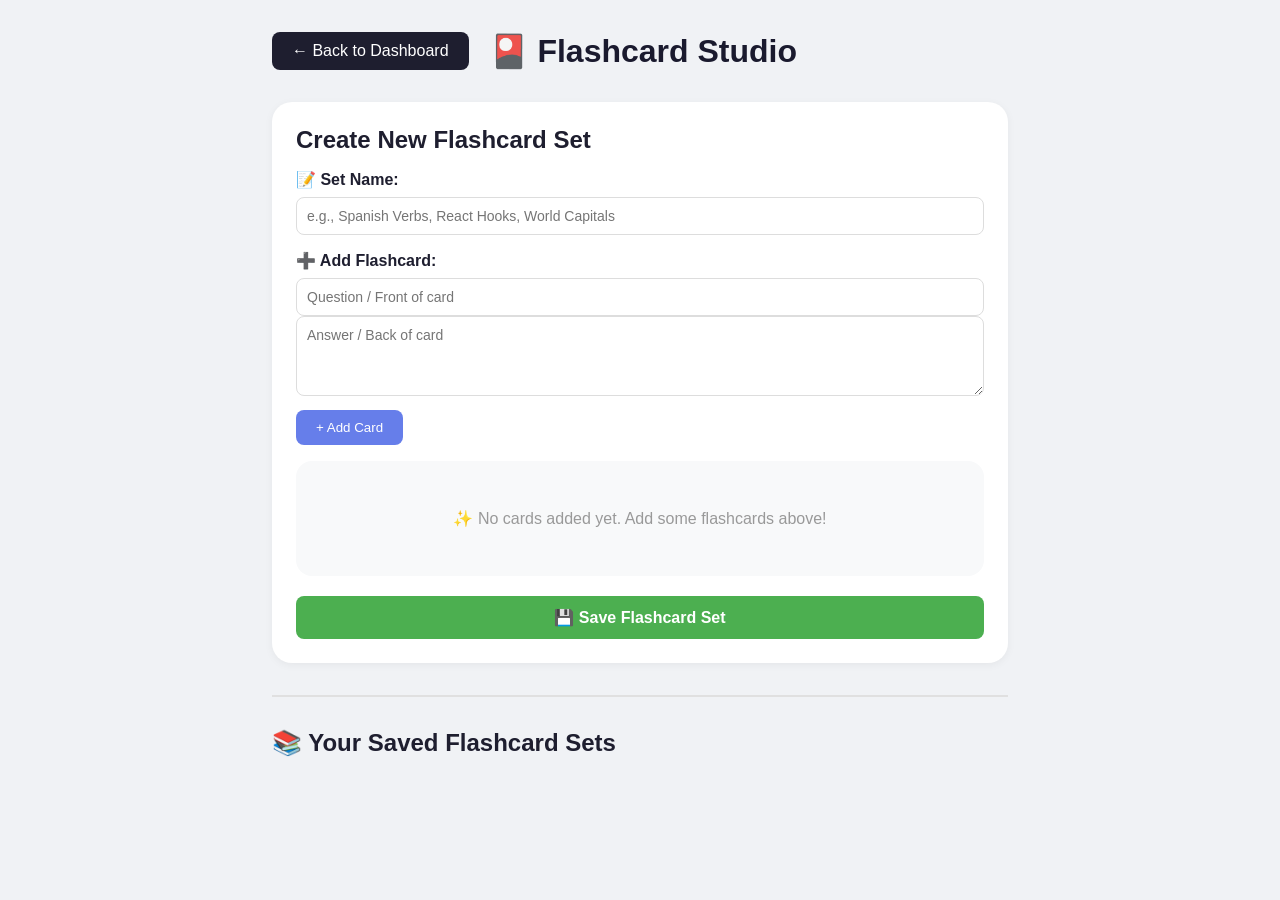
==== studio.html @ 515d5dd2 "update" ====
<!DOCTYPE html>
<html lang="en">
<head>
    <meta charset="UTF-8">
    <meta name="viewport" content="width=device-width, initial-scale=1.0">
    <title>Flashcard Sanctuary - Studio</title>
    <link rel="stylesheet" href="style.css">
    <style>
        /* Studio-specific styles */
        .studio-container {
            max-width: 800px;
            margin: 0 auto;
            padding: 2rem;
        }

        .page-header {
            display: flex;
            align-items: center;
            gap: 20px;
            margin-bottom: 2rem;
            flex-wrap: wrap;
        }

        .back-btn {
            background: #1e1e2f;
            color: white;
            padding: 10px 20px;
            border-radius: 8px;
            text-decoration: none;
            display: inline-block;
        }

        .back-btn:hover {
            background: #2d2d44;
        }

        .create-set-card {
            background: white;
            border-radius: 20px;
            padding: 1.5rem;
            margin-bottom: 2rem;
            box-shadow: 0 2px 8px rgba(0,0,0,0.05);
        }

        .form-group {
            margin-bottom: 1rem;
        }

        .form-group label {
            display: block;
            margin-bottom: 0.5rem;
            font-weight: bold;
            color: #1e1e2f;
        }

        .form-group input,
        .form-group textarea {
            width: 100%;
            padding: 10px;
            border: 1px solid #ddd;
            border-radius: 8px;
            font-family: inherit;
            font-size: 14px;
        }

        .form-group textarea {
            resize: vertical;
            min-height: 80px;
        }

        .add-card-btn {
            background: #667eea;
            color: white;
            border: none;
            padding: 10px 20px;
            border-radius: 8px;
            cursor: pointer;
            margin-right: 10px;
            margin-top: 10px;
        }

        .add-card-btn:hover {
            background: #5a67d8;
        }

        .save-set-btn {
            background: #4caf50;
            color: white;
            border: none;
            padding: 12px 24px;
            border-radius: 8px;
            cursor: pointer;
            font-size: 16px;
            font-weight: bold;
            margin-top: 20px;
            width: 100%;
        }

        .save-set-btn:hover {
            background: #45a049;
        }

        .cards-preview {
            background: #f8f9fa;
            border-radius: 16px;
            padding: 1rem;
            margin-top: 1rem;
            max-height: 300px;
            overflow-y: auto;
        }

        .card-item {
            background: white;
            border-radius: 12px;
            padding: 1rem;
            margin-bottom: 0.8rem;
            border-left: 4px solid #667eea;
            position: relative;
        }

        .card-item strong {
            display: block;
            color: #667eea;
            margin-bottom: 5px;
        }

        .card-item p {
            margin-top: 5px;
            color: #333;
        }

        .delete-card {
            position: absolute;
            top: 10px;
            right: 10px;
            background: #ff4444;
            color: white;
            border: none;
            border-radius: 50%;
            width: 25px;
            height: 25px;
            cursor: pointer;
            font-size: 12px;
        }

        .delete-card:hover {
            background: #cc0000;
        }

        .sets-list {
            margin-top: 2rem;
        }

        .set-item {
            background: white;
            border-radius: 12px;
            padding: 1rem;
            margin-bottom: 1rem;
            display: flex;
            justify-content: space-between;
            align-items: center;
            flex-wrap: wrap;
            gap: 10px;
        }

        .set-info {
            flex: 1;
        }

        .set-info strong {
            font-size: 1.1rem;
            display: block;
            margin-bottom: 5px;
        }

        .set-info p {
            color: #666;
            font-size: 14px;
        }

        .delete-set {
            background: #ff4444;
            color: white;
            border: none;
            padding: 8px 16px;
            border-radius: 6px;
            cursor: pointer;
        }

        .delete-set:hover {
            background: #cc0000;
        }

        h2 {
            color: #1e1e2f;
            margin-bottom: 1rem;
        }

        hr {
            margin: 2rem 0;
            border: none;
            border-top: 2px solid #e0e0e0;
        }

        .empty-message {
            color: #999;
            text-align: center;
            padding: 2rem;
        }

        .card-count {
            display: inline-block;
            background: #667eea;
            color: white;
            padding: 2px 8px;
            border-radius: 12px;
            font-size: 12px;
            margin-left: 10px;
        }
    </style>
</head>
<body>

<div class="studio-container">
    <div class="page-header">
        <a href="index.html" class="back-btn">← Back to Dashboard</a>
        <h1>🎴 Flashcard Studio</h1>
    </div>

    <!-- Create New Set -->
    <div class="create-set-card">
        <h2>Create New Flashcard Set</h2>

        <div class="form-group">
            <label>📝 Set Name:</label>
            <input type="text" id="setName" placeholder="e.g., Spanish Verbs, React Hooks, World Capitals" autocomplete="off">
        </div>

        <div class="form-group">
            <label>➕ Add Flashcard:</label>
            <input type="text" id="question" placeholder="Question / Front of card" autocomplete="off">
            <textarea id="answer" placeholder="Answer / Back of card"></textarea>
            <button class="add-card-btn" onclick="addCardToPreview()">+ Add Card</button>
        </div>

        <!-- Preview cards before saving -->
        <div id="previewCards" class="cards-preview">
            <div class="empty-message">✨ No cards added yet. Add some flashcards above!</div>
        </div>

        <button class="save-set-btn" onclick="saveFlashcardSet()">💾 Save Flashcard Set</button>
    </div>

    <hr>

    <!-- Your Saved Sets -->
    <h2>📚 Your Saved Flashcard Sets</h2>
    <div id="savedSetsList" class="sets-list">
        <!-- Saved sets will appear here -->
    </div>
</div>

<script src="js/common.js"></script>
<script src="js/studio.js"></script>
</body>
</html>
---- style.css ----
* {
    margin: 0;
    padding: 0;
    box-sizing: border-box;
}

body {
    font-family: 'Segoe UI', Tahoma, Geneva, Verdana, sans-serif;
    background: #f0f2f5;
    color: #1a1a2e;
    overflow-x: hidden;
}

.dashboard-container {
    display: flex;
    min-height: 100vh;
}

/* Sidebar links */
.sidebar-link {
    color: white;
    text-decoration: none;
    display: block;
    padding: 0.75rem 0;
}

.sidebar-link:hover {
    color: #a0a0c0;
}

/* Hamburger Menu Icon */
.hamburger {
    display: none;
    position: fixed;
    top: 20px;
    left: 20px;
    width: 35px;
    height: 30px;
    cursor: pointer;
    z-index: 1001;
    flex-direction: column;
    justify-content: space-between;
}

.hamburger span {
    display: block;
    width: 100%;
    height: 4px;
    background-color: #1e1e2f;
    border-radius: 2px;
}

/* Sidebar - Desktop visible */
.sidebar {
    width: 260px;
    background: #1e1e2f;
    color: white;
    padding: 2rem 1rem;
    min-height: 100vh;
    position: sticky;
    top: 0;
    overflow-y: auto;
}

.close-btn {
    display: none; /* Hidden on desktop */
}

.sidebar h2 {
    font-size: 1.5rem;
    margin-bottom: 2rem;
}

.sidebar nav p {
    color: #a0a0c0;
    margin-top: 1rem;
}

.sidebar ul {
    list-style: none;
    margin-top: 0.5rem;
}

.sidebar li {
    padding: 0.75rem 0;
    cursor: pointer;
    border-radius: 8px;
    transition: background 0.2s;
    list-style: none;
}

.sidebar li:hover {
    background: #2d2d44;
    padding-left: 0.5rem;
}

/* Main Content */
.main-content {
    flex: 1;
    max-width: 900px;
    padding: 2rem;
}

.welcome-card {
    background: white;
    border-radius: 20px;
    padding: 1.5rem;
    box-shadow: 0 2px 8px rgba(0,0,0,0.05);
    margin-bottom: 1.5rem;
}

.welcome-card h1 {
    font-size: 1.8rem;
    margin-bottom: 10px;
}

.daily-goal {
    margin-top: 1rem;
}

.daily-goal progress {
    width: 100%;
    height: 10px;
    border-radius: 5px;
    margin: 0.5rem 0;
}

.master-card {
    background: linear-gradient(135deg, #667eea 0%, #764ba2 100%);
    color: white;
    border-radius: 20px;
    padding: 1.5rem;
    margin-bottom: 2rem;
}

.master-card h2 {
    margin-bottom: 0.5rem;
}

.continue-btn {
    background: white;
    color: #764ba2;
    border: none;
    padding: 0.6rem 1.2rem;
    border-radius: 30px;
    margin-top: 1rem;
    font-weight: bold;
    cursor: pointer;
}

.sets-container {
    display: flex;
    flex-direction: column;
    gap: 1rem;
    margin-top: 1rem;
}

.set-card {
    background: white;
    border-radius: 16px;
    padding: 1.2rem;
    box-shadow: 0 2px 6px rgba(0,0,0,0.05);
}

.set-card h3 {
    margin-bottom: 0.3rem;
}

.set-card p {
    color: #555;
    font-size: 0.9rem;
    margin: 0.5rem 0;
}

.study-btn {
    background: #1e1e2f;
    color: white;
    border: none;
    padding: 0.5rem 1rem;
    border-radius: 25px;
    margin-top: 0.5rem;
    cursor: pointer;
}

.study-btn:hover {
    background: #33334f;
}

button,
.study-btn,
.continue-btn,
.add-card-btn,
.save-set-btn,
.delete-card,
.delete-set,
.close-btn,
.hamburger {
    cursor: pointer;
}

/* For hamburger menu - keep pointer visible for usability */
.hamburger:hover {
    cursor: pointer;
}

/* For sidebar links - keep pointer */
.sidebar li:hover,
.sidebar-link:hover {
    cursor: pointer;
}

/* ========== MOBILE RESPONSIVE (≤768px) ========== */
@media (max-width: 768px) {
    .hamburger {
        display: flex;
    }

    .dashboard-container {
        display: block;
    }

    /* Sidebar becomes hidden overlay on mobile */
    .sidebar {
        position: fixed;
        top: 0;
        left: -280px;
        width: 280px;
        height: 100%;
        z-index: 1000;
        transition: left 0.3s ease;
        padding-top: 60px;
    }

    .sidebar.open {
        left: 0;
    }

    .close-btn {
        display: block;
        position: absolute;
        top: 15px;
        right: 20px;
        font-size: 28px;
        cursor: pointer;
        color: white;
        background: none;
        border: none;
    }

    .close-btn:hover {
        color: #ff6b6b;
    }

    .main-content {
        padding: 1rem;
        margin-top: 60px;
        max-width: 100%;
    }

    .welcome-card h1 {
        font-size: 1.4rem;
    }

    .master-card h2 {
        font-size: 1.2rem;
    }
}
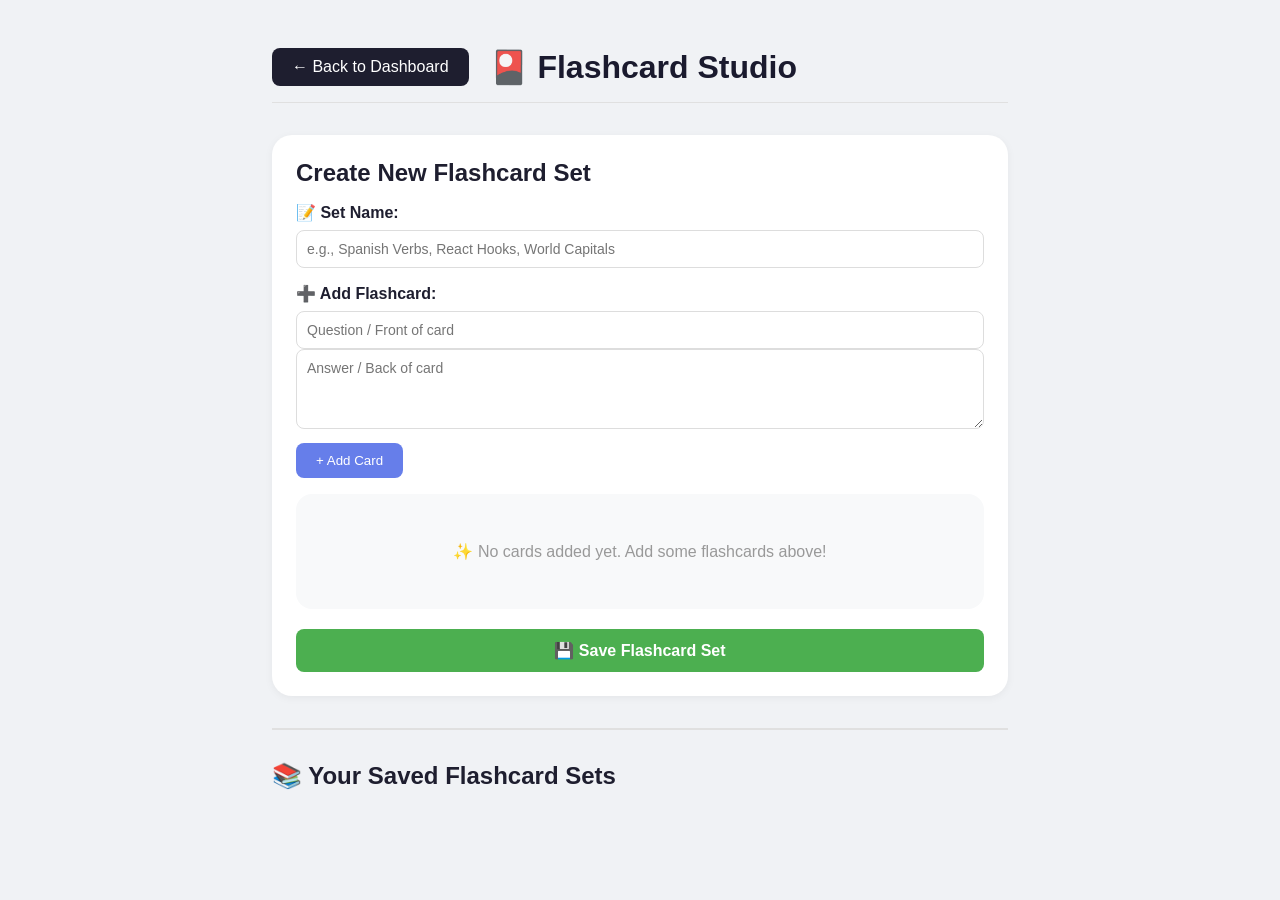
==== commit 52472a62: "update" ====
--- a/studio.html
+++ b/studio.html
@@ -14,11 +14,17 @@
         }
 
         .page-header {
+            position: sticky;
+            top: 0;
+            background: #f0f2f5;
+            padding: 1rem 0;
             display: flex;
             align-items: center;
             gap: 20px;
             margin-bottom: 2rem;
             flex-wrap: wrap;
+            border-bottom: 1px solid #e0e0e0;
+            z-index: 100;
         }
 
         .back-btn {
@@ -217,10 +223,139 @@
             font-size: 12px;
             margin-left: 10px;
         }
+
+        /* Mobile sidebar styles for studio */
+        .hamburger {
+            display: none;
+            position: fixed;
+            top: 20px;
+            left: 20px;
+            width: 35px;
+            height: 30px;
+            cursor: pointer;
+            z-index: 1001;
+            flex-direction: column;
+            justify-content: space-between;
+        }
+
+        .hamburger span {
+            display: block;
+            width: 100%;
+            height: 4px;
+            background-color: #1e1e2f;
+            border-radius: 2px;
+        }
+
+        .sidebar {
+            position: fixed;
+            top: 0;
+            left: -280px;
+            width: 280px;
+            height: 100%;
+            background: #1e1e2f;
+            color: white;
+            padding: 2rem 1rem;
+            transition: left 0.3s ease;
+            z-index: 1000;
+            overflow-y: auto;
+        }
+
+        .sidebar.open {
+            left: 0;
+        }
+
+        .close-btn {
+            position: absolute;
+            top: 15px;
+            right: 20px;
+            font-size: 28px;
+            cursor: pointer;
+            background: none;
+            border: none;
+            color: white;
+        }
+
+        .close-btn:hover {
+            color: #ff6b6b;
+        }
+
+        .sidebar h2 {
+            font-size: 1.5rem;
+            margin-bottom: 2rem;
+            margin-top: 30px;
+        }
+
+        .sidebar nav p {
+            color: #a0a0c0;
+            margin-top: 1rem;
+        }
+
+        .sidebar ul {
+            list-style: none;
+            margin-top: 0.5rem;
+        }
+
+        .sidebar li {
+            padding: 0.75rem 0;
+            cursor: pointer;
+            border-radius: 8px;
+        }
+
+        .sidebar li:hover {
+            background: #2d2d44;
+            padding-left: 0.5rem;
+        }
+
+        .sidebar-link {
+            color: white;
+            text-decoration: none;
+        }
+
+        @media (max-width: 768px) {
+            .hamburger {
+                display: flex;
+            }
+
+            .studio-container {
+                margin-top: 60px;
+            }
+
+            .page-header {
+                position: sticky;
+                top: 0;
+                background: #f0f2f5;
+                z-index: 99;
+                padding: 0.5rem 0;
+            }
+        }
     </style>
 </head>
 <body>
 
+<!-- Hamburger Button -->
+<div class="hamburger" id="hamburger">
+    <span></span>
+    <span></span>
+    <span></span>
+</div>
+
+<!-- Sidebar -->
+<div class="sidebar" id="sidebar">
+    <div class="close-btn" id="closeBtn">✕</div>
+    <h2>📖 Flashcard Sanctuary</h2>
+    <nav>
+        <p><strong>Dashboard</strong></p>
+        <ul>
+            <li>📊 Study Focus</li>
+            <li>⚡ DEEP WORK MODE</li>
+            <li>📚 My Library</li>
+            <li><a href="studio.html" class="sidebar-link">🎴 Flashcard Studio</a></li>
+            <li>📈 Analytics</li>
+        </ul>
+    </nav>
+</div>
+
+<!-- Main Content -->
 <div class="studio-container">
     <div class="page-header">
         <a href="index.html" class="back-btn">← Back to Dashboard</a>
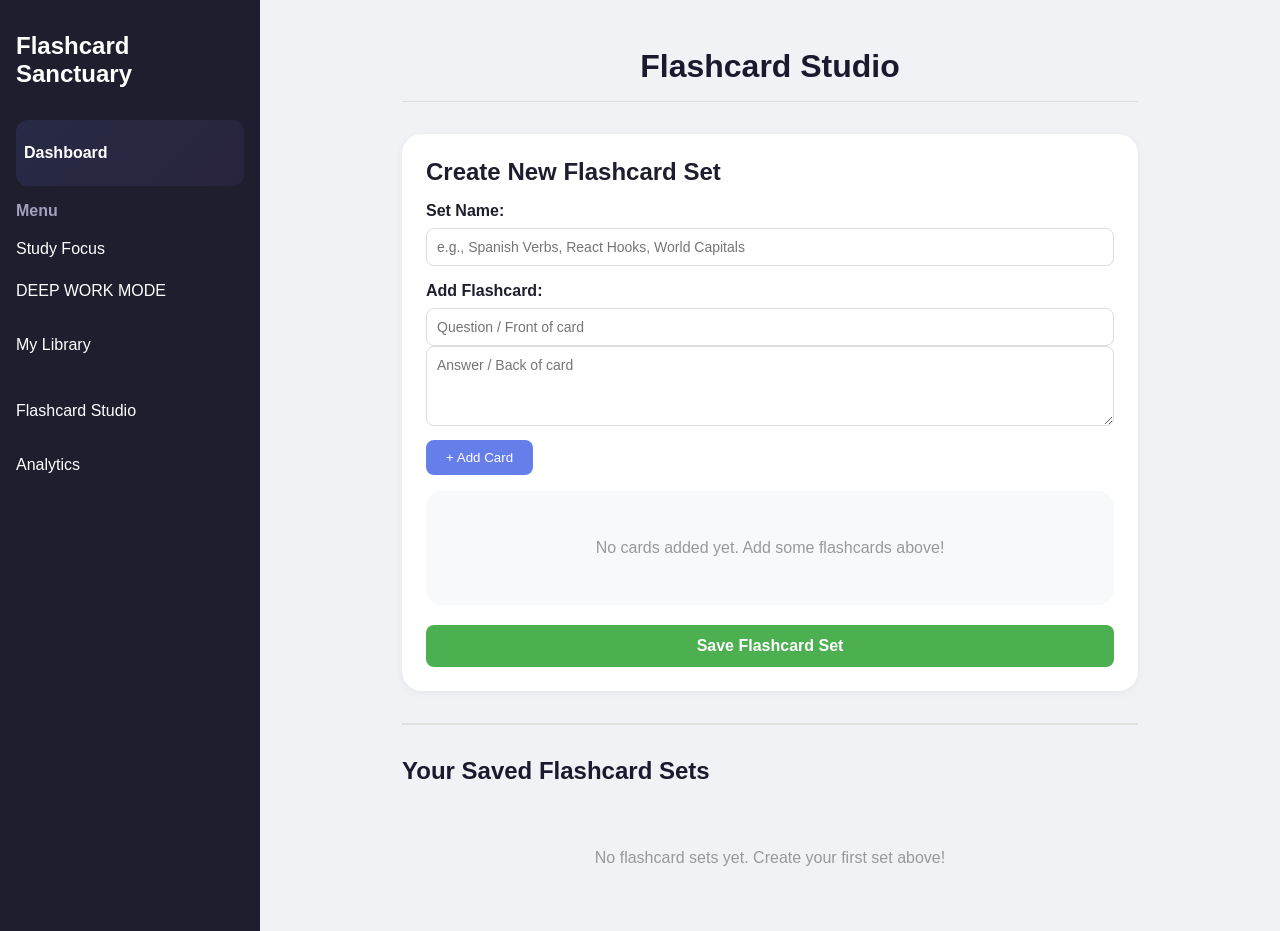
==== commit e41999d7: "add something good" ====
--- a/studio.html
+++ b/studio.html
@@ -4,331 +4,8 @@
     <meta charset="UTF-8">
     <meta name="viewport" content="width=device-width, initial-scale=1.0">
     <title>Flashcard Sanctuary - Studio</title>
-    <link rel="stylesheet" href="style.css">
-    <style>
-        /* Studio-specific styles */
-        .studio-container {
-            max-width: 800px;
-            margin: 0 auto;
-            padding: 2rem;
-        }
-
-        .page-header {
-            position: sticky;
-            top: 0;
-            background: #f0f2f5;
-            padding: 1rem 0;
-            display: flex;
-            align-items: center;
-            gap: 20px;
-            margin-bottom: 2rem;
-            flex-wrap: wrap;
-            border-bottom: 1px solid #e0e0e0;
-            z-index: 100;
-        }
-
-        .back-btn {
-            background: #1e1e2f;
-            color: white;
-            padding: 10px 20px;
-            border-radius: 8px;
-            text-decoration: none;
-            display: inline-block;
-        }
-
-        .back-btn:hover {
-            background: #2d2d44;
-        }
-
-        .create-set-card {
-            background: white;
-            border-radius: 20px;
-            padding: 1.5rem;
-            margin-bottom: 2rem;
-            box-shadow: 0 2px 8px rgba(0,0,0,0.05);
-        }
-
-        .form-group {
-            margin-bottom: 1rem;
-        }
-
-        .form-group label {
-            display: block;
-            margin-bottom: 0.5rem;
-            font-weight: bold;
-            color: #1e1e2f;
-        }
-
-        .form-group input,
-        .form-group textarea {
-            width: 100%;
-            padding: 10px;
-            border: 1px solid #ddd;
-            border-radius: 8px;
-            font-family: inherit;
-            font-size: 14px;
-        }
-
-        .form-group textarea {
-            resize: vertical;
-            min-height: 80px;
-        }
-
-        .add-card-btn {
-            background: #667eea;
-            color: white;
-            border: none;
-            padding: 10px 20px;
-            border-radius: 8px;
-            cursor: pointer;
-            margin-right: 10px;
-            margin-top: 10px;
-        }
-
-        .add-card-btn:hover {
-            background: #5a67d8;
-        }
-
-        .save-set-btn {
-            background: #4caf50;
-            color: white;
-            border: none;
-            padding: 12px 24px;
-            border-radius: 8px;
-            cursor: pointer;
-            font-size: 16px;
-            font-weight: bold;
-            margin-top: 20px;
-            width: 100%;
-        }
-
-        .save-set-btn:hover {
-            background: #45a049;
-        }
-
-        .cards-preview {
-            background: #f8f9fa;
-            border-radius: 16px;
-            padding: 1rem;
-            margin-top: 1rem;
-            max-height: 300px;
-            overflow-y: auto;
-        }
-
-        .card-item {
-            background: white;
-            border-radius: 12px;
-            padding: 1rem;
-            margin-bottom: 0.8rem;
-            border-left: 4px solid #667eea;
-            position: relative;
-        }
-
-        .card-item strong {
-            display: block;
-            color: #667eea;
-            margin-bottom: 5px;
-        }
-
-        .card-item p {
-            margin-top: 5px;
-            color: #333;
-        }
-
-        .delete-card {
-            position: absolute;
-            top: 10px;
-            right: 10px;
-            background: #ff4444;
-            color: white;
-            border: none;
-            border-radius: 50%;
-            width: 25px;
-            height: 25px;
-            cursor: pointer;
-            font-size: 12px;
-        }
-
-        .delete-card:hover {
-            background: #cc0000;
-        }
-
-        .sets-list {
-            margin-top: 2rem;
-        }
-
-        .set-item {
-            background: white;
-            border-radius: 12px;
-            padding: 1rem;
-            margin-bottom: 1rem;
-            display: flex;
-            justify-content: space-between;
-            align-items: center;
-            flex-wrap: wrap;
-            gap: 10px;
-        }
-
-        .set-info {
-            flex: 1;
-        }
-
-        .set-info strong {
-            font-size: 1.1rem;
-            display: block;
-            margin-bottom: 5px;
-        }
-
-        .set-info p {
-            color: #666;
-            font-size: 14px;
-        }
-
-        .delete-set {
-            background: #ff4444;
-            color: white;
-            border: none;
-            padding: 8px 16px;
-            border-radius: 6px;
-            cursor: pointer;
-        }
-
-        .delete-set:hover {
-            background: #cc0000;
-        }
-
-        h2 {
-            color: #1e1e2f;
-            margin-bottom: 1rem;
-        }
-
-        hr {
-            margin: 2rem 0;
-            border: none;
-            border-top: 2px solid #e0e0e0;
-        }
-
-        .empty-message {
-            color: #999;
-            text-align: center;
-            padding: 2rem;
-        }
-
-        .card-count {
-            display: inline-block;
-            background: #667eea;
-            color: white;
-            padding: 2px 8px;
-            border-radius: 12px;
-            font-size: 12px;
-            margin-left: 10px;
-        }
-
-        /* Mobile sidebar styles for studio */
-        .hamburger {
-            display: none;
-            position: fixed;
-            top: 20px;
-            left: 20px;
-            width: 35px;
-            height: 30px;
-            cursor: pointer;
-            z-index: 1001;
-            flex-direction: column;
-            justify-content: space-between;
-        }
-
-        .hamburger span {
-            display: block;
-            width: 100%;
-            height: 4px;
-            background-color: #1e1e2f;
-            border-radius: 2px;
-        }
-
-        .sidebar {
-            position: fixed;
-            top: 0;
-            left: -280px;
-            width: 280px;
-            height: 100%;
-            background: #1e1e2f;
-            color: white;
-            padding: 2rem 1rem;
-            transition: left 0.3s ease;
-            z-index: 1000;
-            overflow-y: auto;
-        }
-
-        .sidebar.open {
-            left: 0;
-        }
-
-        .close-btn {
-            position: absolute;
-            top: 15px;
-            right: 20px;
-            font-size: 28px;
-            cursor: pointer;
-            background: none;
-            border: none;
-            color: white;
-        }
-
-        .close-btn:hover {
-            color: #ff6b6b;
-        }
-
-        .sidebar h2 {
-            font-size: 1.5rem;
-            margin-bottom: 2rem;
-            margin-top: 30px;
-        }
-
-        .sidebar nav p {
-            color: #a0a0c0;
-            margin-top: 1rem;
-        }
-
-        .sidebar ul {
-            list-style: none;
-            margin-top: 0.5rem;
-        }
-
-        .sidebar li {
-            padding: 0.75rem 0;
-            cursor: pointer;
-            border-radius: 8px;
-        }
-
-        .sidebar li:hover {
-            background: #2d2d44;
-            padding-left: 0.5rem;
-        }
-
-        .sidebar-link {
-            color: white;
-            text-decoration: none;
-        }
-
-        @media (max-width: 768px) {
-            .hamburger {
-                display: flex;
-            }
-
-            .studio-container {
-                margin-top: 60px;
-            }
-
-            .page-header {
-                position: sticky;
-                top: 0;
-                background: #f0f2f5;
-                z-index: 99;
-                padding: 0.5rem 0;
-            }
-        }
-    </style>
+    <link rel="stylesheet" href="css/common.css">
+    <link rel="stylesheet" href="css/studio.css">
 </head>
 <body>
 
@@ -339,59 +16,43 @@
     <span></span>
 </div>
 
-<!-- Sidebar -->
-<div class="sidebar" id="sidebar">
-    <div class="close-btn" id="closeBtn">✕</div>
-    <h2>📖 Flashcard Sanctuary</h2>
-    <nav>
-        <p><strong>Dashboard</strong></p>
-        <ul>
-            <li>📊 Study Focus</li>
-            <li>⚡ DEEP WORK MODE</li>
-            <li>📚 My Library</li>
-            <li><a href="studio.html" class="sidebar-link">🎴 Flashcard Studio</a></li>
-            <li>📈 Analytics</li>
-        </ul>
-    </nav>
-</div>
+<!-- Dashboard Container (wraps sidebar + content) -->
+<div class="dashboard-container">
+    <!-- Sidebar will be loaded here by JavaScript -->
 
-<!-- Main Content -->
-<div class="studio-container">
-    <div class="page-header">
-        <a href="index.html" class="back-btn">← Back to Dashboard</a>
-        <h1>🎴 Flashcard Studio</h1>
-    </div>
-
-    <!-- Create New Set -->
-    <div class="create-set-card">
-        <h2>Create New Flashcard Set</h2>
-
-        <div class="form-group">
-            <label>📝 Set Name:</label>
-            <input type="text" id="setName" placeholder="e.g., Spanish Verbs, React Hooks, World Capitals" autocomplete="off">
+    <!-- Main Content -->
+    <div class="studio-container">
+        <div class="page-header">
+            <h1> Flashcard Studio</h1>
         </div>
 
-        <div class="form-group">
-            <label>➕ Add Flashcard:</label>
-            <input type="text" id="question" placeholder="Question / Front of card" autocomplete="off">
-            <textarea id="answer" placeholder="Answer / Back of card"></textarea>
-            <button class="add-card-btn" onclick="addCardToPreview()">+ Add Card</button>
+        <!-- Create New Set -->
+        <div class="create-set-card">
+            <h2>Create New Flashcard Set</h2>
+
+            <div class="form-group">
+                <label> Set Name:</label>
+                <input type="text" id="setName" placeholder="e.g., Spanish Verbs, React Hooks, World Capitals" autocomplete="off">
+            </div>
+
+            <div class="form-group">
+                <label> Add Flashcard:</label>
+                <input type="text" id="question" placeholder="Question / Front of card" autocomplete="off">
+                <textarea id="answer" placeholder="Answer / Back of card"></textarea>
+                <button class="add-card-btn" onclick="addCardToPreview()">+ Add Card</button>
+            </div>
+
+            <div id="previewCards" class="cards-preview">
+                <div class="empty-message"> No cards added yet. Add some flashcards above!</div>
+            </div>
+
+            <button class="save-set-btn" onclick="saveFlashcardSet()"> Save Flashcard Set</button>
         </div>
 
-        <!-- Preview cards before saving -->
-        <div id="previewCards" class="cards-preview">
-            <div class="empty-message">✨ No cards added yet. Add some flashcards above!</div>
-        </div>
+        <hr>
 
-        <button class="save-set-btn" onclick="saveFlashcardSet()">💾 Save Flashcard Set</button>
-    </div>
-
-    <hr>
-
-    <!-- Your Saved Sets -->
-    <h2>📚 Your Saved Flashcard Sets</h2>
-    <div id="savedSetsList" class="sets-list">
-        <!-- Saved sets will appear here -->
+        <h2> Your Saved Flashcard Sets</h2>
+        <div id="savedSetsList" class="sets-list"></div>
     </div>
 </div>
 
--- a/css/common.css
+++ b/css/common.css
@@ -0,0 +1,240 @@
+/* ========== COMMON STYLES (shared across all pages) ========== */
+
+* {
+    margin: 0;
+    padding: 0;
+    box-sizing: border-box;
+}
+
+body {
+    font-family: 'Segoe UI', Tahoma, Geneva, Verdana, sans-serif;
+    background: #f0f2f5;
+    color: #1a1a2e;
+    overflow-x: hidden;
+}
+
+/* ========== DASHBOARD CONTAINER (flex layout) ========== */
+.dashboard-container {
+    display: flex;
+    min-height: 100vh;
+    width: 100%;
+}
+
+/* ========== SIDEBAR STYLES ========== */
+
+/* Sidebar - Desktop visible */
+.sidebar {
+    width: 260px;
+    background: #1e1e2f;
+    color: white;
+    padding: 2rem 1rem;
+    min-height: 100vh;
+    position: sticky;
+    top: 0;
+    overflow-y: auto;
+    flex-shrink: 0;
+    scrollbar-width: none;
+    -ms-overflow-style: none;
+}
+
+.sidebar::-webkit-scrollbar {
+    display: none;
+}
+
+/* Sidebar links */
+.sidebar-link {
+    color: white;
+    text-decoration: none;
+    display: block;
+    padding: 0.75rem 0;
+}
+
+.sidebar-link:hover {
+    color: #a0a0c0;
+}
+
+/* Main menu / Home button highlight */
+.sidebar .main-menu {
+    background: linear-gradient(135deg, #667eea20 0%, #764ba220 100%);
+    border-radius: 12px;
+    margin: 0.5rem 0;
+    padding-left: 0.5rem;
+}
+
+.sidebar .main-menu:hover {
+    background: linear-gradient(135deg, #667eea40 0%, #764ba240 100%);
+}
+
+.sidebar .main-menu a {
+    color: #fff;
+    font-weight: bold;
+}
+
+/* Sidebar navigation */
+.sidebar h2 {
+    font-size: 1.5rem;
+    margin-bottom: 2rem;
+}
+
+.sidebar nav p {
+    color: #a0a0c0;
+    margin-top: 1rem;
+}
+
+.sidebar ul {
+    list-style: none;
+    margin-top: 0.5rem;
+}
+
+.sidebar li {
+    padding: 0.75rem 0;
+    cursor: pointer;
+    border-radius: 8px;
+    transition: background 0.2s;
+    list-style: none;
+}
+
+.sidebar li:hover {
+    background: #2d2d44;
+    padding-left: 0.5rem;
+}
+
+/* Icon spacing */
+.sidebar li i {
+    margin-right: 8px;
+}
+
+/* Close button - hidden on desktop */
+.close-btn {
+    display: none;
+}
+
+/* ========== HAMBURGER MENU (mobile) ========== */
+.hamburger {
+    display: none;
+    position: fixed;
+    top: 20px;
+    left: 20px;
+    width: 35px;
+    height: 30px;
+    cursor: pointer;
+    z-index: 1001;
+    flex-direction: column;
+    justify-content: space-between;
+}
+
+.hamburger span {
+    display: block;
+    width: 100%;
+    height: 4px;
+    background-color: #1e1e2f;
+    border-radius: 2px;
+}
+
+/* ========== MAIN CONTENT ========== */
+.main-content {
+    flex: 1;
+    max-width: 900px;
+    padding: 2rem;
+}
+
+/* ========== BACK BUTTON (shared) ========== */
+.back-btn {
+    background: #1e1e2f;
+    color: white;
+    padding: 10px 20px;
+    border-radius: 8px;
+    text-decoration: none;
+    display: inline-block;
+    transition: background 0.2s;
+}
+
+.back-btn:hover {
+    background: #2d2d44;
+}
+
+/* ========== BUTTON CURSOR STYLES ========== */
+button,
+.study-btn,
+.continue-btn,
+.add-card-btn,
+.save-set-btn,
+.delete-card,
+.delete-set,
+.close-btn,
+.hamburger {
+    cursor: pointer;
+}
+
+.hamburger:hover {
+    cursor: pointer;
+}
+
+.sidebar li:hover,
+.sidebar-link:hover {
+    cursor: pointer;
+}
+
+/* ========== MOBILE RESPONSIVE (≤768px) ========== */
+@media (max-width: 768px) {
+    /* Show hamburger button */
+    .hamburger {
+        display: flex;
+    }
+
+    /* Sidebar becomes hidden overlay on mobile */
+    .sidebar {
+        position: fixed;
+        top: 0;
+        left: -280px;
+        width: 280px;
+        height: 100%;
+        z-index: 1000;
+        transition: left 0.3s ease;
+        padding-top: 60px;
+        background: #1e1e2f;
+    }
+
+    .sidebar.open {
+        left: 0;
+    }
+
+    /* Show close button on mobile */
+    .close-btn {
+        display: block;
+        position: absolute;
+        top: 15px;
+        right: 20px;
+        font-size: 28px;
+        cursor: pointer;
+        color: white;
+        background: none;
+        border: none;
+    }
+
+    .close-btn:hover {
+        color: #ff6b6b;
+    }
+
+    /* Main content adjustments for mobile */
+    .dashboard-container {
+        display: block;
+    }
+
+    .main-content {
+        padding: 1rem;
+        margin-top: 60px;
+        max-width: 100%;
+    }
+}
+
+/* ========== EXTRA SMALL DEVICES (≤480px) ========== */
+@media (max-width: 480px) {
+    .main-content {
+        padding: 0.8rem;
+    }
+
+    .sidebar {
+        width: 260px;
+    }
+}
--- a/css/studio.css
+++ b/css/studio.css
@@ -0,0 +1,254 @@
+/* ========== STUDIO-SPECIFIC STYLES ========== */
+
+/* Studio container - centered */
+.studio-container {
+    flex: 1;
+    max-width: 800px;
+    margin: 0 auto;
+    padding: 2rem;
+    width: 100%;
+}
+
+/* Sticky Page Header */
+.page-header {
+    position: sticky;
+    top: 0;
+    background: #f0f2f5;
+    padding: 1rem 0;
+    text-align: center;
+    margin-bottom: 2rem;
+    border-bottom: 1px solid #e0e0e0;
+    z-index: 100;
+}
+
+.page-header h1 {
+    margin: 0;
+}
+
+/* Create Set Card */
+.create-set-card {
+    background: white;
+    border-radius: 20px;
+    padding: 1.5rem;
+    margin-bottom: 2rem;
+    box-shadow: 0 2px 8px rgba(0,0,0,0.05);
+}
+
+.create-set-card h2 {
+    color: #1e1e2f;
+    margin-bottom: 1rem;
+}
+
+/* Form Groups */
+.form-group {
+    margin-bottom: 1rem;
+}
+
+.form-group label {
+    display: block;
+    margin-bottom: 0.5rem;
+    font-weight: bold;
+    color: #1e1e2f;
+}
+
+.form-group input,
+.form-group textarea {
+    width: 100%;
+    padding: 10px;
+    border: 1px solid #ddd;
+    border-radius: 8px;
+    font-family: inherit;
+    font-size: 14px;
+    transition: border-color 0.2s;
+}
+
+.form-group input:focus,
+.form-group textarea:focus {
+    outline: none;
+    border-color: #667eea;
+}
+
+.form-group textarea {
+    resize: vertical;
+    min-height: 80px;
+}
+
+/* Buttons */
+.add-card-btn {
+    background: #667eea;
+    color: white;
+    border: none;
+    padding: 10px 20px;
+    border-radius: 8px;
+    cursor: pointer;
+    margin-right: 10px;
+    margin-top: 10px;
+    transition: background 0.2s;
+}
+
+.add-card-btn:hover {
+    background: #5a67d8;
+}
+
+.save-set-btn {
+    background: #4caf50;
+    color: white;
+    border: none;
+    padding: 12px 24px;
+    border-radius: 8px;
+    cursor: pointer;
+    font-size: 16px;
+    font-weight: bold;
+    margin-top: 20px;
+    width: 100%;
+    transition: background 0.2s;
+}
+
+.save-set-btn:hover {
+    background: #45a049;
+}
+
+/* Cards Preview */
+.cards-preview {
+    background: #f8f9fa;
+    border-radius: 16px;
+    padding: 1rem;
+    margin-top: 1rem;
+    max-height: 300px;
+    overflow-y: auto;
+}
+
+.card-item {
+    background: white;
+    border-radius: 12px;
+    padding: 1rem;
+    margin-bottom: 0.8rem;
+    border-left: 4px solid #667eea;
+    position: relative;
+    transition: transform 0.2s;
+}
+
+.card-item:hover {
+    transform: translateX(4px);
+}
+
+.card-item strong {
+    display: block;
+    color: #667eea;
+    margin-bottom: 5px;
+}
+
+.card-item p {
+    margin-top: 5px;
+    color: #333;
+}
+
+.delete-card {
+    position: absolute;
+    top: 10px;
+    right: 10px;
+    background: #ff4444;
+    color: white;
+    border: none;
+    border-radius: 50%;
+    width: 25px;
+    height: 25px;
+    cursor: pointer;
+    font-size: 12px;
+    transition: background 0.2s;
+}
+
+.delete-card:hover {
+    background: #cc0000;
+}
+
+/* Saved Sets List */
+.sets-list {
+    margin-top: 2rem;
+}
+
+.set-item {
+    background: white;
+    border-radius: 12px;
+    padding: 1rem;
+    margin-bottom: 1rem;
+    display: flex;
+    justify-content: space-between;
+    align-items: center;
+    flex-wrap: wrap;
+    gap: 10px;
+    transition: transform 0.2s;
+}
+
+.set-item:hover {
+    transform: translateX(4px);
+}
+
+.set-info {
+    flex: 1;
+}
+
+.set-info strong {
+    font-size: 1.1rem;
+    display: block;
+    margin-bottom: 5px;
+}
+
+.set-info p {
+    color: #666;
+    font-size: 14px;
+}
+
+.delete-set {
+    background: #ff4444;
+    color: white;
+    border: none;
+    padding: 8px 16px;
+    border-radius: 6px;
+    cursor: pointer;
+    transition: background 0.2s;
+}
+
+.delete-set:hover {
+    background: #cc0000;
+}
+
+.card-count {
+    display: inline-block;
+    background: #667eea;
+    color: white;
+    padding: 2px 8px;
+    border-radius: 12px;
+    font-size: 12px;
+    margin-left: 10px;
+}
+
+.empty-message {
+    color: #999;
+    text-align: center;
+    padding: 2rem;
+}
+
+hr {
+    margin: 2rem 0;
+    border: none;
+    border-top: 2px solid #e0e0e0;
+}
+
+/* Mobile Responsive */
+@media (max-width: 768px) {
+    .studio-container {
+        padding: 1rem;
+        margin-top: 60px;
+        width: 100%;
+    }
+
+    .set-item {
+        flex-direction: column;
+        text-align: center;
+    }
+
+    .delete-set {
+        width: 100%;
+    }
+}
